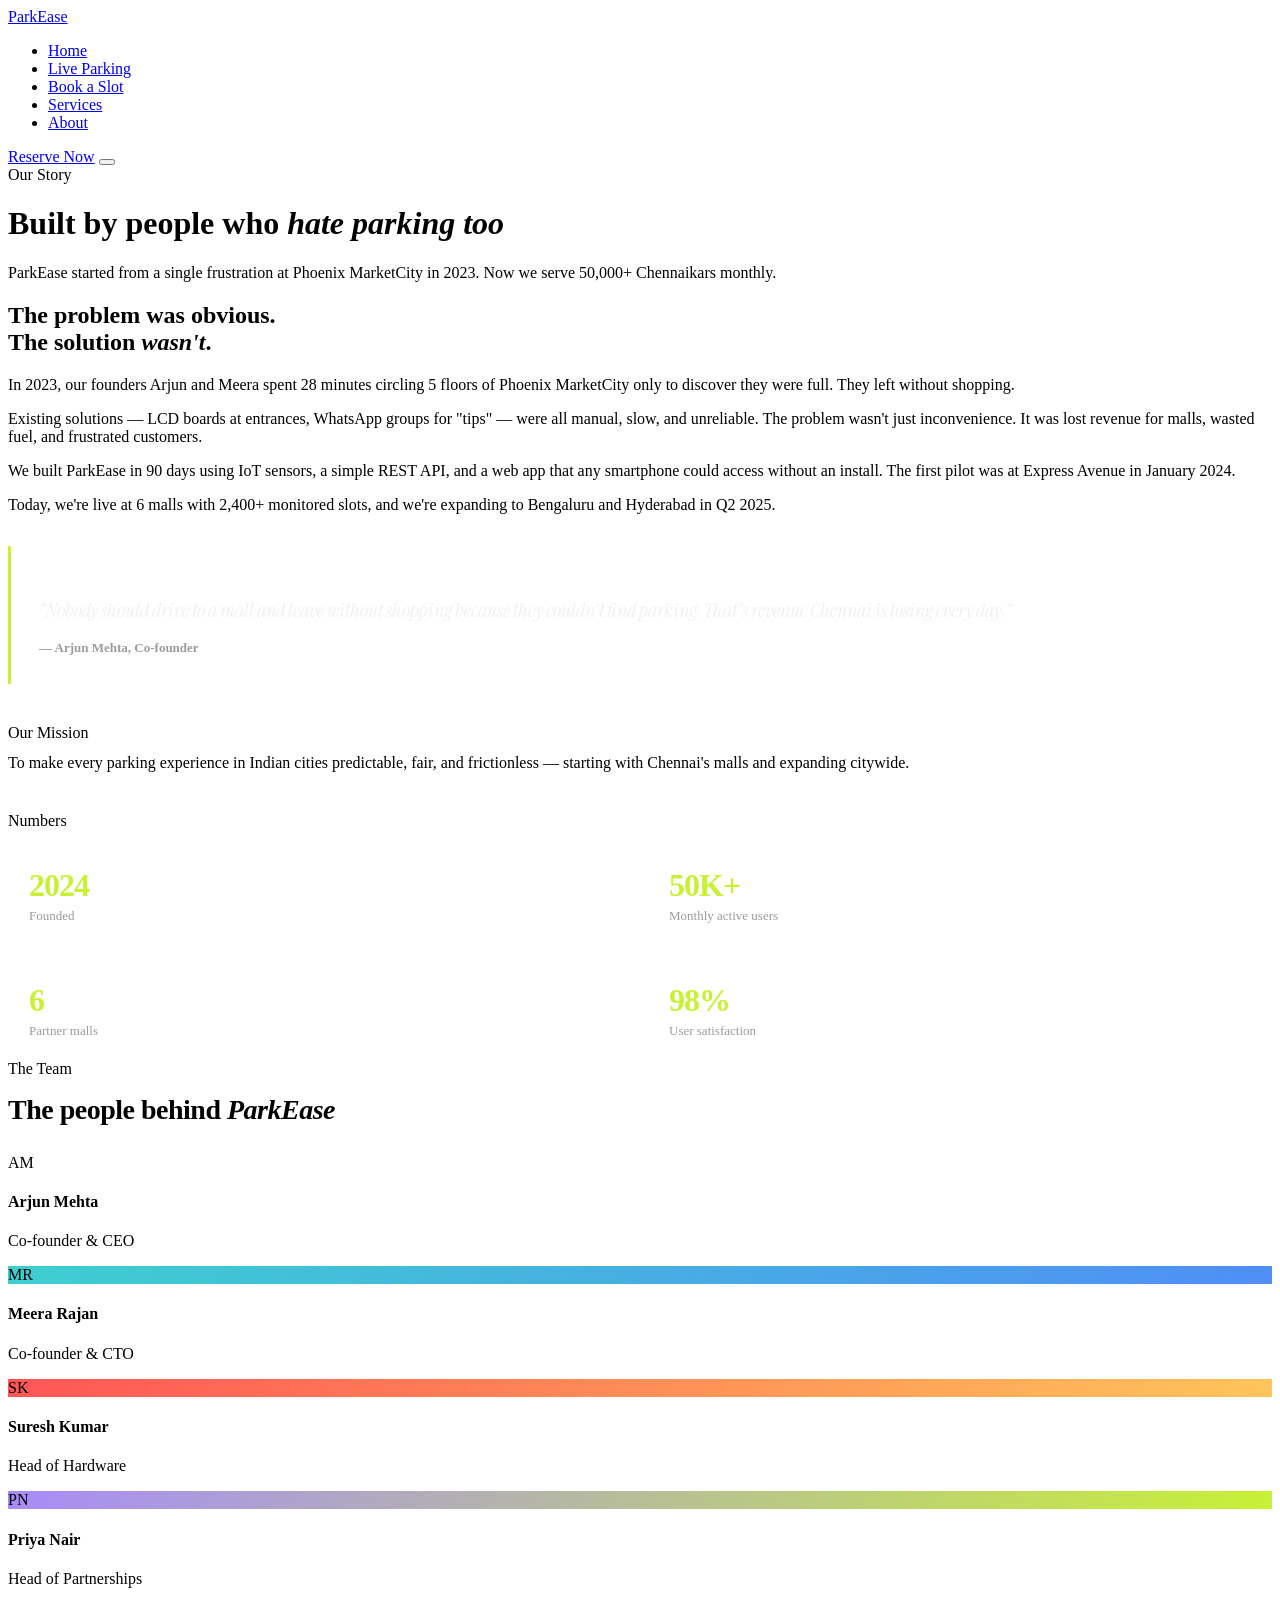
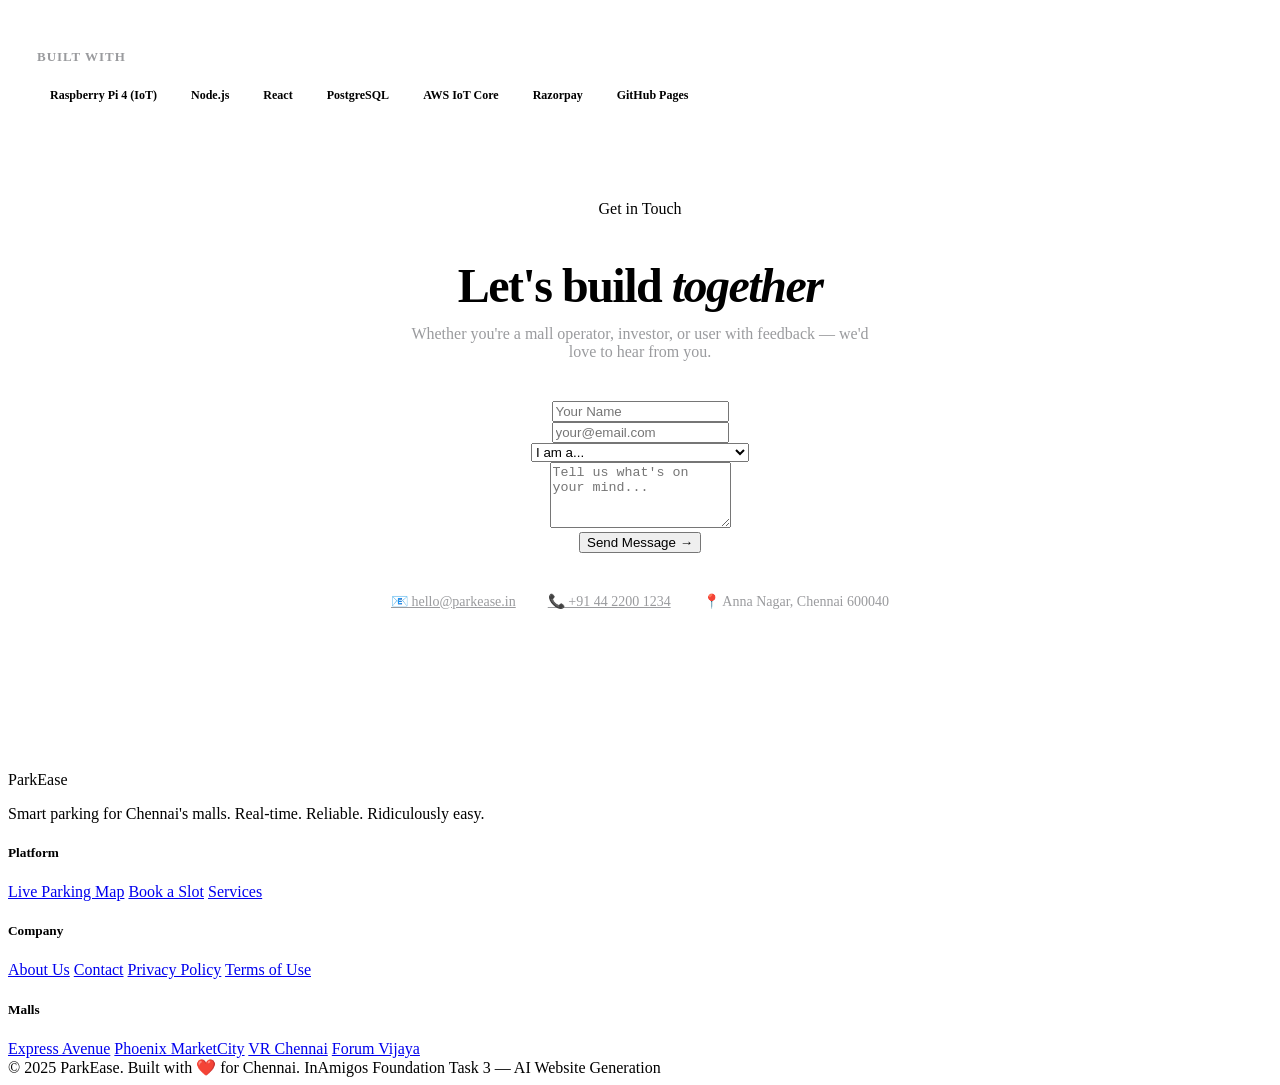
==== about.html @ e3b6586a "Add files via upload" ====
<!DOCTYPE html>
<html lang="en">
<head>
<meta charset="UTF-8">
<meta name="viewport" content="width=device-width, initial-scale=1.0">
<title>About — ParkEase</title>
<link rel="stylesheet" href="../css/style.css">
<link href="https://fonts.googleapis.com/css2?family=Space+Grotesk:wght@300;400;500;600;700&family=Instrument+Serif:ital@0;1&display=swap" rel="stylesheet">
</head>
<body>

<nav class="navbar scrolled" id="navbar">
  <div class="nav-container">
    <a href="../index.html" class="nav-logo"><span class="logo-p">P</span>arkEase</a>
    <ul class="nav-links">
      <li><a href="../index.html">Home</a></li>
      <li><a href="parking.html">Live Parking</a></li>
      <li><a href="book.html">Book a Slot</a></li>
      <li><a href="services.html">Services</a></li>
      <li><a href="about.html" class="active">About</a></li>
    </ul>
    <a href="book.html" class="btn-nav">Reserve Now</a>
    <button class="hamburger" id="hamburger" aria-label="Toggle menu"><span></span><span></span><span></span></button>
  </div>
</nav>

<div class="page-hero">
  <div class="section-label">Our Story</div>
  <h1>Built by people who <em>hate parking too</em></h1>
  <p>ParkEase started from a single frustration at Phoenix MarketCity in 2023. Now we serve 50,000+ Chennaikars monthly.</p>
</div>

<div class="about-layout">
  <div class="about-text">
    <h2>The problem was obvious.<br>The solution <em>wasn't</em>.</h2>
    <p>In 2023, our founders Arjun and Meera spent 28 minutes circling 5 floors of Phoenix MarketCity only to discover they were full. They left without shopping.</p>
    <p>Existing solutions — LCD boards at entrances, WhatsApp groups for "tips" — were all manual, slow, and unreliable. The problem wasn't just inconvenience. It was lost revenue for malls, wasted fuel, and frustrated customers.</p>
    <p>We built ParkEase in 90 days using IoT sensors, a simple REST API, and a web app that any smartphone could access without an install. The first pilot was at Express Avenue in January 2024.</p>
    <p>Today, we're live at 6 malls with 2,400+ monitored slots, and we're expanding to Bengaluru and Hyderabad in Q2 2025.</p>

    <div style="margin-top:32px;padding:28px;background:var(--surface);border-left:3px solid #c8f135;border-radius:0 12px 12px 0;">
      <p style="font-family:'Instrument Serif',serif;font-style:italic;font-size:20px;line-height:1.6;color:#f0f0f0;margin-bottom:12px;">"Nobody should drive to a mall and leave without shopping because they couldn't find parking. That's revenue Chennai is losing every day."</p>
      <span style="font-size:13px;color:#9a9b9e;font-weight:600;">— Arjun Mehta, Co-founder</span>
    </div>

    <div style="margin-top:40px;">
      <div class="section-label">Our Mission</div>
      <p style="margin-top:12px;">To make every parking experience in Indian cities predictable, fair, and frictionless — starting with Chennai's malls and expanding citywide.</p>
    </div>

    <div style="margin-top:40px;">
      <div class="section-label">Numbers</div>
      <div style="display:grid;grid-template-columns:1fr 1fr;gap:16px;margin-top:16px;">
        <div style="background:var(--surface);border:1px solid rgba(255,255,255,0.08);border-radius:12px;padding:20px;">
          <div style="font-size:32px;font-weight:800;color:#c8f135;letter-spacing:-1px;margin-bottom:4px;">2024</div>
          <div style="font-size:13px;color:#9a9b9e;">Founded</div>
        </div>
        <div style="background:var(--surface);border:1px solid rgba(255,255,255,0.08);border-radius:12px;padding:20px;">
          <div style="font-size:32px;font-weight:800;color:#c8f135;letter-spacing:-1px;margin-bottom:4px;">50K+</div>
          <div style="font-size:13px;color:#9a9b9e;">Monthly active users</div>
        </div>
        <div style="background:var(--surface);border:1px solid rgba(255,255,255,0.08);border-radius:12px;padding:20px;">
          <div style="font-size:32px;font-weight:800;color:#c8f135;letter-spacing:-1px;margin-bottom:4px;">6</div>
          <div style="font-size:13px;color:#9a9b9e;">Partner malls</div>
        </div>
        <div style="background:var(--surface);border:1px solid rgba(255,255,255,0.08);border-radius:12px;padding:20px;">
          <div style="font-size:32px;font-weight:800;color:#c8f135;letter-spacing:-1px;margin-bottom:4px;">98%</div>
          <div style="font-size:13px;color:#9a9b9e;">User satisfaction</div>
        </div>
      </div>
    </div>
  </div>

  <!-- Team -->
  <div>
    <div class="section-label">The Team</div>
    <h2 style="font-size:28px;font-weight:700;letter-spacing:-0.5px;margin-bottom:28px;margin-top:16px;">The people behind <em>ParkEase</em></h2>
    <div class="team-grid">
      <div class="team-card">
        <div class="team-avatar">AM</div>
        <h4>Arjun Mehta</h4>
        <p>Co-founder & CEO</p>
      </div>
      <div class="team-card">
        <div class="team-avatar" style="background:linear-gradient(135deg,#3ecfcf,#4f8ef7);">MR</div>
        <h4>Meera Rajan</h4>
        <p>Co-founder & CTO</p>
      </div>
      <div class="team-card">
        <div class="team-avatar" style="background:linear-gradient(135deg,#ff5555,#ffc55a);">SK</div>
        <h4>Suresh Kumar</h4>
        <p>Head of Hardware</p>
      </div>
      <div class="team-card">
        <div class="team-avatar" style="background:linear-gradient(135deg,#a78bfa,#c8f135);">PN</div>
        <h4>Priya Nair</h4>
        <p>Head of Partnerships</p>
      </div>
    </div>

    <!-- Technology Stack -->
    <div style="margin-top:32px;background:var(--surface);border:1px solid rgba(255,255,255,0.08);border-radius:16px;padding:28px;">
      <div style="font-size:13px;font-weight:800;text-transform:uppercase;letter-spacing:1px;color:#9a9b9e;margin-bottom:16px;">Built With</div>
      <div style="display:flex;flex-wrap:wrap;gap:8px;">
        <span style="background:var(--surface2);border:1px solid rgba(255,255,255,0.08);border-radius:6px;padding:6px 12px;font-size:12px;font-weight:600;">Raspberry Pi 4 (IoT)</span>
        <span style="background:var(--surface2);border:1px solid rgba(255,255,255,0.08);border-radius:6px;padding:6px 12px;font-size:12px;font-weight:600;">Node.js</span>
        <span style="background:var(--surface2);border:1px solid rgba(255,255,255,0.08);border-radius:6px;padding:6px 12px;font-size:12px;font-weight:600;">React</span>
        <span style="background:var(--surface2);border:1px solid rgba(255,255,255,0.08);border-radius:6px;padding:6px 12px;font-size:12px;font-weight:600;">PostgreSQL</span>
        <span style="background:var(--surface2);border:1px solid rgba(255,255,255,0.08);border-radius:6px;padding:6px 12px;font-size:12px;font-weight:600;">AWS IoT Core</span>
        <span style="background:var(--surface2);border:1px solid rgba(255,255,255,0.08);border-radius:6px;padding:6px 12px;font-size:12px;font-weight:600;">Razorpay</span>
        <span style="background:var(--surface2);border:1px solid rgba(255,255,255,0.08);border-radius:6px;padding:6px 12px;font-size:12px;font-weight:600;">GitHub Pages</span>
      </div>
    </div>
  </div>
</div>

<!-- Contact Section -->
<div id="contact" style="max-width:1180px;margin:0 auto;padding:0 24px 100px;">
  <div style="background:var(--surface);border:1px solid rgba(255,255,255,0.08);border-radius:24px;padding:60px;text-align:center;">
    <div class="section-label">Get in Touch</div>
    <h2 style="font-size:clamp(28px,4vw,48px);font-weight:700;letter-spacing:-1.5px;margin-bottom:12px;">Let's build <em>together</em></h2>
    <p style="color:#9a9b9e;font-size:16px;max-width:480px;margin:0 auto 40px;">Whether you're a mall operator, investor, or user with feedback — we'd love to hear from you.</p>

    <div style="max-width:520px;margin:0 auto;">
      <div class="form-group">
        <input type="text" id="contactName" placeholder="Your Name" />
      </div>
      <div class="form-group">
        <input type="email" id="contactEmail" placeholder="your@email.com" />
      </div>
      <div class="form-group">
        <select id="contactType">
          <option value="">I am a...</option>
          <option>Mall operator / Property manager</option>
          <option>Investor</option>
          <option>Regular user with feedback</option>
          <option>Press / Media</option>
          <option>Job applicant</option>
        </select>
      </div>
      <div class="form-group">
        <textarea id="contactMsg" rows="4" placeholder="Tell us what's on your mind..." style="resize:vertical;"></textarea>
      </div>
      <button class="btn-submit" onclick="sendContact()">Send Message →</button>
    </div>

    <div style="margin-top:40px;display:flex;justify-content:center;gap:32px;flex-wrap:wrap;">
      <a href="mailto:hello@parkease.in" style="color:#9a9b9e;font-size:14px;display:flex;align-items:center;gap:8px;">📧 hello@parkease.in</a>
      <a href="tel:+914422001234" style="color:#9a9b9e;font-size:14px;display:flex;align-items:center;gap:8px;">📞 +91 44 2200 1234</a>
      <span style="color:#9a9b9e;font-size:14px;display:flex;align-items:center;gap:8px;">📍 Anna Nagar, Chennai 600040</span>
    </div>
  </div>
</div>

<footer class="footer">
  <div class="container">
    <div class="footer-grid">
      <div class="footer-brand">
        <div class="footer-logo"><span class="logo-p">P</span>arkEase</div>
        <p>Smart parking for Chennai's malls. Real-time. Reliable. Ridiculously easy.</p>
      </div>
      <div class="footer-col">
        <h5>Platform</h5>
        <a href="parking.html">Live Parking Map</a>
        <a href="book.html">Book a Slot</a>
        <a href="services.html">Services</a>
      </div>
      <div class="footer-col">
        <h5>Company</h5>
        <a href="about.html">About Us</a>
        <a href="#contact">Contact</a>
        <a href="#">Privacy Policy</a>
        <a href="#">Terms of Use</a>
      </div>
      <div class="footer-col">
        <h5>Malls</h5>
        <a href="#">Express Avenue</a>
        <a href="#">Phoenix MarketCity</a>
        <a href="#">VR Chennai</a>
        <a href="#">Forum Vijaya</a>
      </div>
    </div>
    <div class="footer-bottom">
      <span>© 2025 ParkEase. Built with ❤️ for Chennai.</span>
      <span>InAmigos Foundation Task 3 — AI Website Generation</span>
    </div>
  </div>
</footer>

<script src="../js/main.js"></script>
<script>
function sendContact() {
  const name = document.getElementById('contactName').value.trim();
  const email = document.getElementById('contactEmail').value.trim();
  const msg = document.getElementById('contactMsg').value.trim();
  if (!name || !email || !msg) { alert('Please fill in all fields.'); return; }
  if (window.showToast) showToast('✅', 'Message sent!', 'We\'ll get back to you within 24 hours.');
  document.getElementById('contactName').value = '';
  document.getElementById('contactEmail').value = '';
  document.getElementById('contactMsg').value = '';
  document.getElementById('contactType').value = '';
}
</script>
</body>
</html>
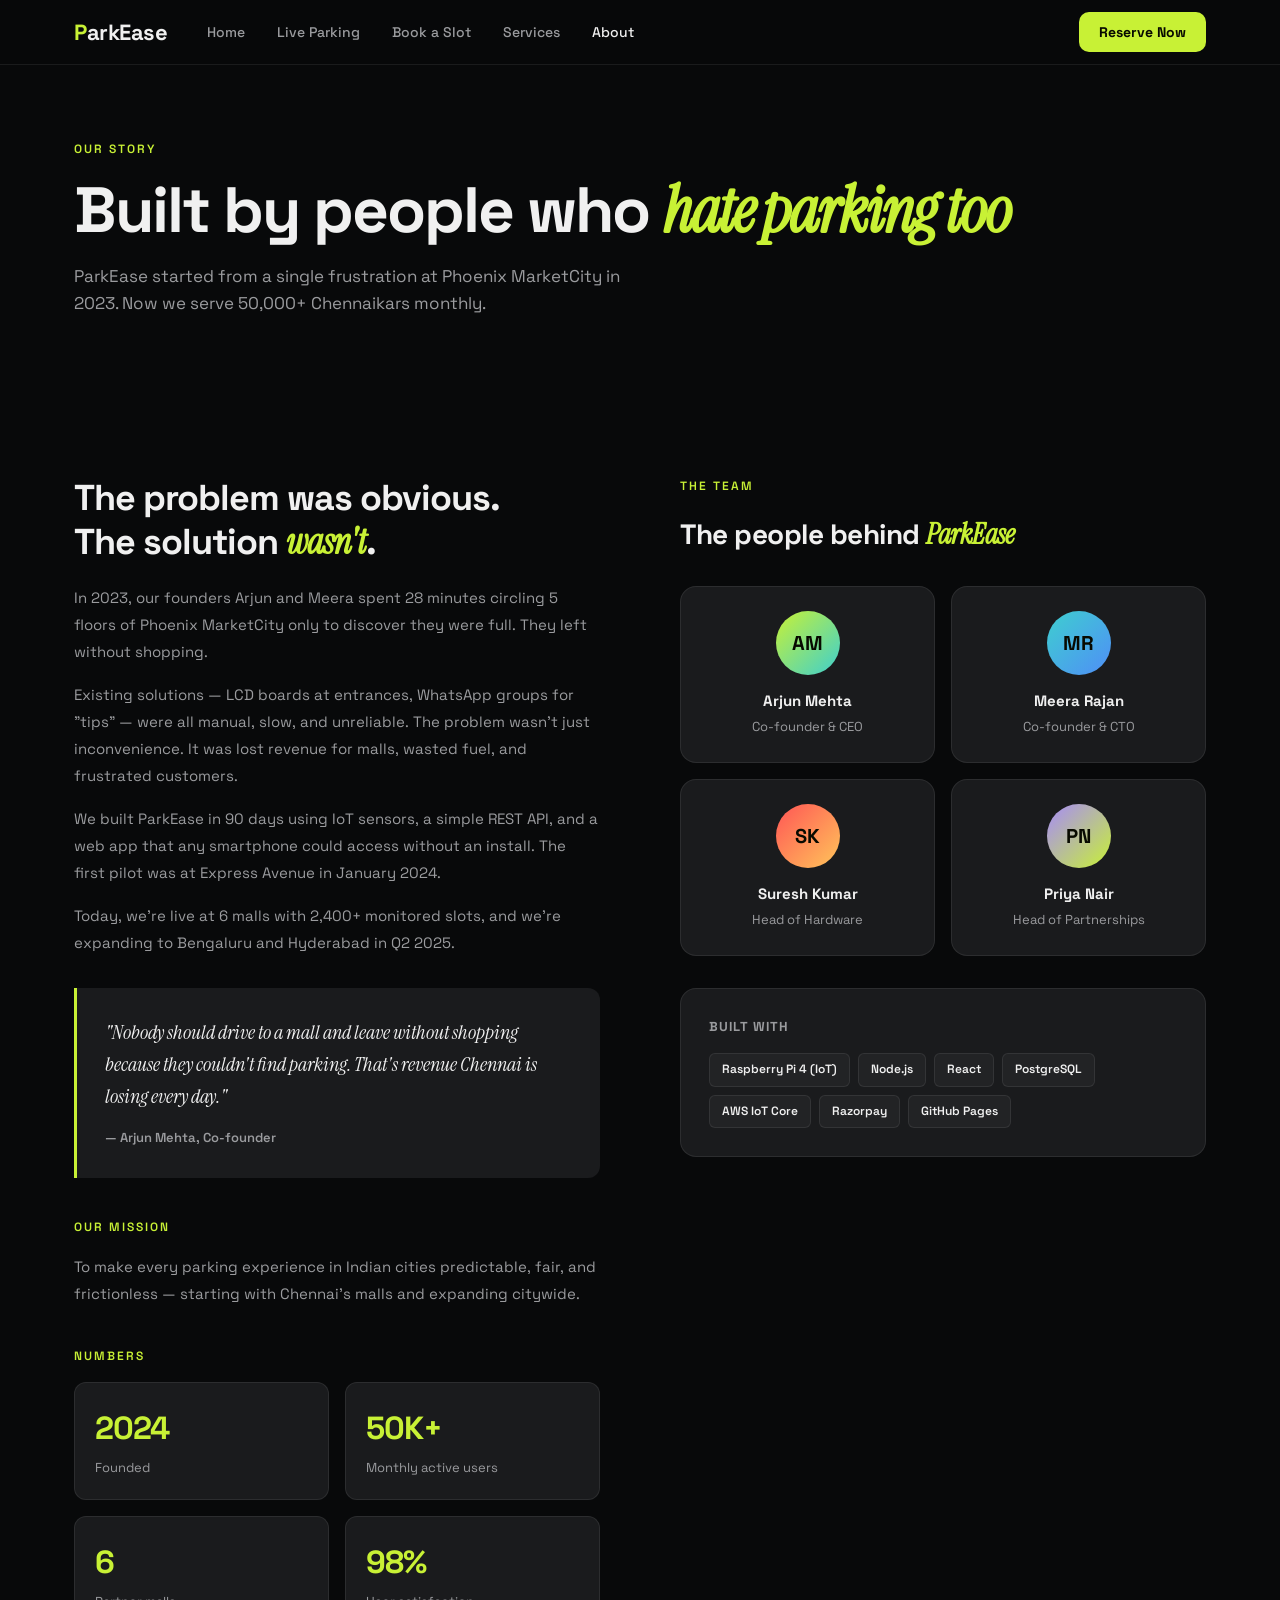
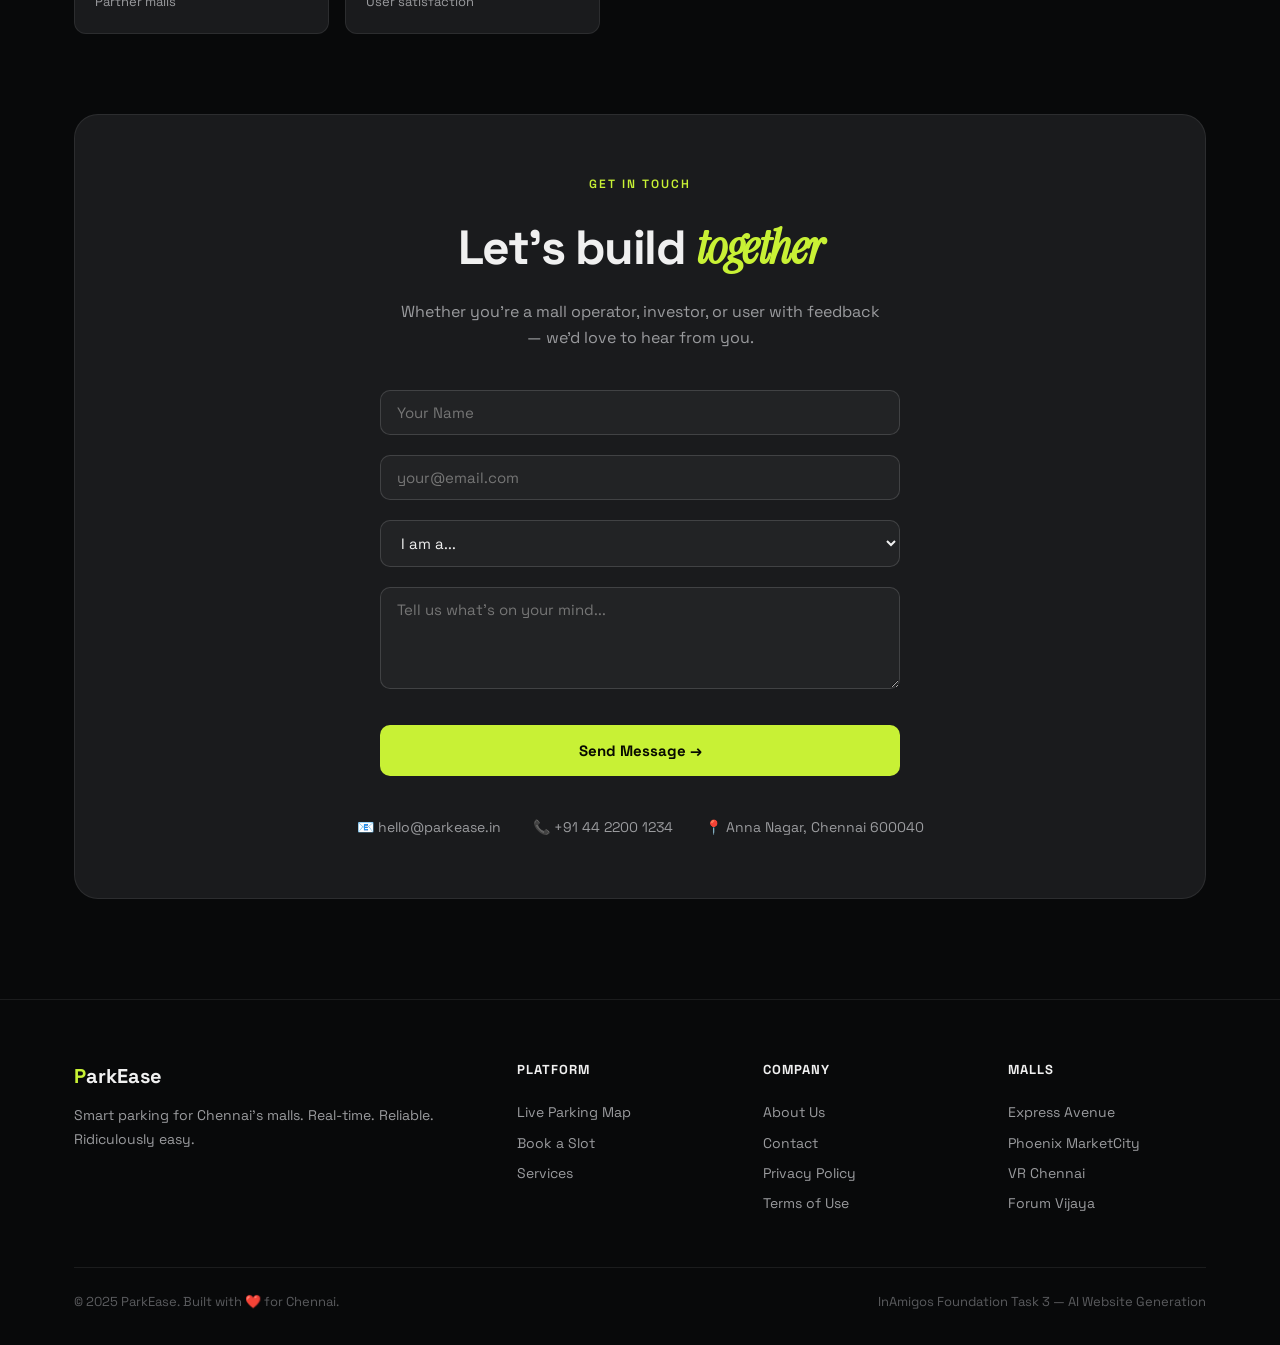
==== commit 5ade7a47: "about.html" ====
--- a/about.html
+++ b/about.html
@@ -4,7 +4,7 @@
 <meta charset="UTF-8">
 <meta name="viewport" content="width=device-width, initial-scale=1.0">
 <title>About — ParkEase</title>
-<link rel="stylesheet" href="../css/style.css">
+<link rel="stylesheet" href="style.css">
 <link href="https://fonts.googleapis.com/css2?family=Space+Grotesk:wght@300;400;500;600;700&family=Instrument+Serif:ital@0;1&display=swap" rel="stylesheet">
 </head>
 <body>
--- a/style.css
+++ b/style.css
@@ -0,0 +1,1162 @@
+/* ===== PARKEASE STYLES ===== */
+@import url('https://fonts.googleapis.com/css2?family=Space+Grotesk:wght@300;400;500;600;700&family=Instrument+Serif:ital@0;1&display=swap');
+
+:root {
+  --bg: #08090a;
+  --bg2: #0f1011;
+  --bg3: #161718;
+  --surface: #1a1b1d;
+  --surface2: #222325;
+  --border: rgba(255,255,255,0.08);
+  --border2: rgba(255,255,255,0.14);
+  --text: #f0f0f0;
+  --text2: #9a9b9e;
+  --text3: #5a5b5e;
+  --accent: #c8f135;
+  --accent2: #a8d020;
+  --blue: #4f8ef7;
+  --red: #ff5555;
+  --yellow: #ffc55a;
+  --green: #5adb8a;
+  --teal: #3ecfcf;
+  --r: 10px;
+  --r2: 16px;
+  --r3: 24px;
+  --font: 'Space Grotesk', sans-serif;
+  --font-serif: 'Instrument Serif', serif;
+}
+
+*, *::before, *::after { box-sizing: border-box; margin: 0; padding: 0; }
+
+html { scroll-behavior: smooth; }
+
+body {
+  font-family: var(--font);
+  background: var(--bg);
+  color: var(--text);
+  overflow-x: hidden;
+  line-height: 1.6;
+}
+
+a { color: inherit; text-decoration: none; }
+ul { list-style: none; }
+
+em {
+  font-family: var(--font-serif);
+  font-style: italic;
+  color: var(--accent);
+}
+
+.container {
+  max-width: 1180px;
+  margin: 0 auto;
+  padding: 0 24px;
+}
+
+/* ===== NAVBAR ===== */
+.navbar {
+  position: fixed;
+  top: 0; left: 0; right: 0;
+  z-index: 100;
+  padding: 16px 0;
+  transition: all 0.3s ease;
+}
+
+.navbar.scrolled {
+  background: rgba(8,9,10,0.95);
+  backdrop-filter: blur(12px);
+  border-bottom: 1px solid var(--border);
+  padding: 12px 0;
+}
+
+.nav-container {
+  max-width: 1180px;
+  margin: 0 auto;
+  padding: 0 24px;
+  display: flex;
+  align-items: center;
+  gap: 40px;
+}
+
+.nav-logo {
+  font-size: 22px;
+  font-weight: 700;
+  letter-spacing: -0.5px;
+  flex-shrink: 0;
+}
+
+.logo-p {
+  color: var(--accent);
+  font-weight: 800;
+}
+
+.nav-links {
+  display: flex;
+  gap: 32px;
+  flex: 1;
+}
+
+.nav-links a {
+  font-size: 14px;
+  color: var(--text2);
+  transition: color 0.2s;
+  font-weight: 500;
+}
+
+.nav-links a:hover,
+.nav-links a.active {
+  color: var(--text);
+}
+
+.btn-nav {
+  background: var(--accent);
+  color: #080a00;
+  font-size: 14px;
+  font-weight: 700;
+  padding: 9px 20px;
+  border-radius: var(--r);
+  transition: all 0.2s;
+  white-space: nowrap;
+  flex-shrink: 0;
+}
+
+.btn-nav:hover { background: var(--accent2); transform: translateY(-1px); }
+
+.hamburger {
+  display: none;
+  flex-direction: column;
+  gap: 5px;
+  background: none;
+  border: none;
+  cursor: pointer;
+  margin-left: auto;
+}
+
+.hamburger span {
+  display: block;
+  width: 22px;
+  height: 2px;
+  background: var(--text);
+  border-radius: 2px;
+  transition: all 0.3s;
+}
+
+/* ===== HERO ===== */
+.hero {
+  min-height: 100vh;
+  display: grid;
+  grid-template-columns: 1fr 1fr;
+  align-items: center;
+  gap: 60px;
+  padding: 120px 24px 80px;
+  max-width: 1180px;
+  margin: 0 auto;
+  position: relative;
+}
+
+.hero-bg {
+  position: fixed;
+  inset: 0;
+  pointer-events: none;
+  z-index: -1;
+  overflow: hidden;
+}
+
+.grid-overlay {
+  position: absolute;
+  inset: 0;
+  background-image: 
+    linear-gradient(var(--border) 1px, transparent 1px),
+    linear-gradient(90deg, var(--border) 1px, transparent 1px);
+  background-size: 60px 60px;
+  opacity: 0.4;
+}
+
+.blob {
+  position: absolute;
+  border-radius: 50%;
+  filter: blur(80px);
+  opacity: 0.12;
+}
+
+.blob-1 {
+  width: 600px;
+  height: 600px;
+  background: var(--accent);
+  top: -200px;
+  right: -100px;
+  animation: blobFloat 8s ease-in-out infinite;
+}
+
+.blob-2 {
+  width: 400px;
+  height: 400px;
+  background: var(--teal);
+  bottom: 100px;
+  left: -100px;
+  animation: blobFloat 10s ease-in-out infinite reverse;
+}
+
+@keyframes blobFloat {
+  0%, 100% { transform: translateY(0) scale(1); }
+  50% { transform: translateY(-30px) scale(1.05); }
+}
+
+.hero-badge {
+  display: inline-flex;
+  align-items: center;
+  gap: 8px;
+  background: rgba(200,241,53,0.1);
+  border: 1px solid rgba(200,241,53,0.2);
+  border-radius: 100px;
+  padding: 6px 14px;
+  font-size: 13px;
+  color: var(--accent);
+  font-weight: 500;
+  margin-bottom: 24px;
+}
+
+.badge-dot {
+  width: 7px;
+  height: 7px;
+  background: var(--green);
+  border-radius: 50%;
+  animation: pulse 2s infinite;
+}
+
+@keyframes pulse {
+  0%, 100% { opacity: 1; transform: scale(1); }
+  50% { opacity: 0.6; transform: scale(1.3); }
+}
+
+.hero-title {
+  font-size: clamp(42px, 5.5vw, 72px);
+  font-weight: 700;
+  line-height: 1.08;
+  letter-spacing: -2px;
+  margin-bottom: 24px;
+}
+
+.hero-sub {
+  font-size: 17px;
+  color: var(--text2);
+  max-width: 460px;
+  margin-bottom: 40px;
+  line-height: 1.7;
+}
+
+.hero-actions {
+  display: flex;
+  gap: 12px;
+  margin-bottom: 56px;
+  flex-wrap: wrap;
+}
+
+.btn-primary {
+  display: inline-flex;
+  align-items: center;
+  gap: 8px;
+  background: var(--accent);
+  color: #080a00;
+  font-weight: 700;
+  font-size: 15px;
+  padding: 14px 28px;
+  border-radius: var(--r);
+  transition: all 0.2s;
+  font-family: var(--font);
+}
+
+.btn-primary:hover { background: var(--accent2); transform: translateY(-2px); }
+.btn-primary .arrow { transition: transform 0.2s; }
+.btn-primary:hover .arrow { transform: translateX(4px); }
+
+.btn-ghost {
+  display: inline-flex;
+  align-items: center;
+  gap: 8px;
+  background: transparent;
+  color: var(--text);
+  font-weight: 600;
+  font-size: 15px;
+  padding: 14px 28px;
+  border-radius: var(--r);
+  border: 1px solid var(--border2);
+  transition: all 0.2s;
+}
+
+.btn-ghost:hover {
+  background: var(--surface);
+  border-color: var(--border2);
+}
+
+.hero-stats {
+  display: flex;
+  align-items: center;
+  gap: 28px;
+}
+
+.stat-num {
+  display: block;
+  font-size: 28px;
+  font-weight: 700;
+  color: var(--text);
+  letter-spacing: -1px;
+}
+
+.stat-label {
+  display: block;
+  font-size: 12px;
+  color: var(--text3);
+  text-transform: uppercase;
+  letter-spacing: 0.8px;
+  margin-top: 2px;
+}
+
+.stat-divider {
+  width: 1px;
+  height: 36px;
+  background: var(--border2);
+}
+
+/* ===== PARKING CARD (HERO VISUAL) ===== */
+.hero-visual {
+  display: flex;
+  justify-content: center;
+  align-items: center;
+}
+
+.parking-card {
+  background: var(--surface);
+  border: 1px solid var(--border2);
+  border-radius: var(--r3);
+  padding: 28px;
+  width: 100%;
+  max-width: 360px;
+  box-shadow: 0 40px 80px rgba(0,0,0,0.5);
+}
+
+.card-header {
+  display: flex;
+  justify-content: space-between;
+  align-items: center;
+  margin-bottom: 20px;
+}
+
+.mall-name { font-weight: 700; font-size: 15px; }
+
+.floor-tag {
+  background: var(--surface2);
+  color: var(--text2);
+  font-size: 12px;
+  padding: 4px 10px;
+  border-radius: 100px;
+}
+
+.slot-grid {
+  display: grid;
+  grid-template-columns: repeat(5, 1fr);
+  gap: 8px;
+  margin-bottom: 20px;
+}
+
+.slot {
+  height: 48px;
+  border-radius: 6px;
+  border: 1px solid var(--border2);
+  cursor: pointer;
+  transition: all 0.2s;
+  position: relative;
+}
+
+.slot::after {
+  content: '';
+  position: absolute;
+  bottom: 4px;
+  left: 50%;
+  transform: translateX(-50%);
+  width: 60%;
+  height: 3px;
+  border-radius: 2px;
+  opacity: 0.7;
+}
+
+.slot.available { background: rgba(90,219,138,0.12); border-color: rgba(90,219,138,0.3); }
+.slot.available::after { background: var(--green); }
+.slot.occupied { background: rgba(255,85,85,0.1); border-color: rgba(255,85,85,0.2); }
+.slot.occupied::after { background: var(--red); }
+.slot.selected { background: rgba(79,142,247,0.2); border-color: var(--blue); box-shadow: 0 0 0 2px rgba(79,142,247,0.3); }
+.slot.selected::after { background: var(--blue); }
+
+.card-legend {
+  display: flex;
+  gap: 16px;
+  margin-bottom: 20px;
+}
+
+.card-legend span {
+  display: flex;
+  align-items: center;
+  gap: 6px;
+  font-size: 12px;
+  color: var(--text2);
+}
+
+.dot {
+  width: 8px;
+  height: 8px;
+  border-radius: 50%;
+  display: inline-block;
+}
+.dot.green { background: var(--green); }
+.dot.red { background: var(--red); }
+.dot.blue { background: var(--blue); }
+
+.card-cta {
+  display: flex;
+  justify-content: space-between;
+  align-items: center;
+  background: var(--surface2);
+  border-radius: var(--r);
+  padding: 12px 16px;
+}
+
+.cta-slot { font-size: 14px; font-weight: 600; }
+
+.btn-confirm {
+  background: var(--accent);
+  color: #080a00;
+  border: none;
+  border-radius: 8px;
+  padding: 8px 16px;
+  font-size: 13px;
+  font-weight: 700;
+  cursor: pointer;
+  transition: all 0.2s;
+  font-family: var(--font);
+}
+.btn-confirm:hover { background: var(--accent2); transform: scale(1.03); }
+
+/* ===== HOW IT WORKS ===== */
+.how-it-works {
+  padding: 100px 0;
+  border-top: 1px solid var(--border);
+}
+
+.section-label {
+  font-size: 12px;
+  text-transform: uppercase;
+  letter-spacing: 2px;
+  color: var(--accent);
+  font-weight: 600;
+  margin-bottom: 16px;
+}
+
+.section-title {
+  font-size: clamp(28px, 3.5vw, 44px);
+  font-weight: 700;
+  line-height: 1.15;
+  letter-spacing: -1px;
+  margin-bottom: 60px;
+}
+
+.steps-grid {
+  display: grid;
+  grid-template-columns: repeat(3, 1fr);
+  gap: 2px;
+  background: var(--border);
+  border-radius: var(--r2);
+  overflow: hidden;
+}
+
+.step-card {
+  background: var(--bg2);
+  padding: 40px 36px;
+  position: relative;
+  transition: background 0.3s;
+}
+
+.step-card:hover { background: var(--surface); }
+
+.step-num {
+  font-size: 64px;
+  font-weight: 800;
+  color: var(--border2);
+  line-height: 1;
+  margin-bottom: 20px;
+  letter-spacing: -3px;
+}
+
+.step-icon {
+  font-size: 32px;
+  margin-bottom: 16px;
+}
+
+.step-card h3 {
+  font-size: 20px;
+  font-weight: 700;
+  margin-bottom: 10px;
+}
+
+.step-card p { color: var(--text2); font-size: 15px; }
+
+/* ===== TICKER ===== */
+.ticker-section {
+  display: flex;
+  align-items: center;
+  background: var(--surface);
+  border-top: 1px solid var(--border);
+  border-bottom: 1px solid var(--border);
+  overflow: hidden;
+  height: 52px;
+}
+
+.ticker-label {
+  flex-shrink: 0;
+  background: var(--accent);
+  color: #080a00;
+  font-size: 11px;
+  font-weight: 800;
+  letter-spacing: 2px;
+  padding: 0 20px;
+  height: 100%;
+  display: flex;
+  align-items: center;
+}
+
+.ticker-wrap {
+  flex: 1;
+  overflow: hidden;
+  position: relative;
+}
+
+.ticker-inner {
+  display: flex;
+  gap: 0;
+  animation: tickerScroll 30s linear infinite;
+  white-space: nowrap;
+  width: fit-content;
+}
+
+@keyframes tickerScroll {
+  0% { transform: translateX(0); }
+  100% { transform: translateX(-50%); }
+}
+
+.tick {
+  display: inline-block;
+  padding: 0 32px;
+  font-size: 13px;
+  font-weight: 500;
+  border-right: 1px solid var(--border2);
+  line-height: 52px;
+}
+
+.tick-green { color: var(--green); }
+.tick-yellow { color: var(--yellow); }
+.tick-red { color: var(--red); }
+
+/* ===== MALLS ===== */
+.malls-section {
+  padding: 100px 0;
+}
+
+.malls-grid {
+  display: grid;
+  grid-template-columns: repeat(4, 1fr);
+  gap: 16px;
+}
+
+.mall-card {
+  background: var(--surface);
+  border: 1px solid var(--border);
+  border-radius: var(--r2);
+  overflow: hidden;
+  transition: all 0.3s;
+}
+
+.mall-card:hover {
+  border-color: var(--border2);
+  transform: translateY(-4px);
+  box-shadow: 0 20px 40px rgba(0,0,0,0.3);
+}
+
+.mall-thumb {
+  height: 120px;
+  display: flex;
+  align-items: center;
+  justify-content: center;
+  position: relative;
+}
+
+.mall-initial {
+  font-size: 36px;
+  font-weight: 800;
+  color: rgba(255,255,255,0.2);
+  letter-spacing: -1px;
+}
+
+.availability-badge {
+  position: absolute;
+  top: 12px;
+  right: 12px;
+  font-size: 12px;
+  font-weight: 700;
+  padding: 4px 10px;
+  border-radius: 100px;
+}
+
+.availability-badge.green { background: rgba(90,219,138,0.2); color: var(--green); }
+.availability-badge.yellow { background: rgba(255,197,90,0.2); color: var(--yellow); }
+.availability-badge.red { background: rgba(255,85,85,0.2); color: var(--red); }
+
+.mall-info { padding: 20px; }
+.mall-info h3 { font-size: 15px; font-weight: 700; margin-bottom: 4px; }
+.mall-info > p { font-size: 13px; color: var(--text2); margin-bottom: 12px; }
+
+.mall-meta {
+  display: flex;
+  gap: 6px;
+  font-size: 12px;
+  color: var(--text3);
+  margin-bottom: 16px;
+  flex-wrap: wrap;
+}
+
+.mall-meta .ev { color: var(--teal); }
+
+.btn-mall {
+  display: block;
+  text-align: center;
+  background: var(--surface2);
+  color: var(--text);
+  border: 1px solid var(--border2);
+  border-radius: var(--r);
+  padding: 9px;
+  font-size: 13px;
+  font-weight: 600;
+  transition: all 0.2s;
+}
+
+.btn-mall:hover { background: var(--accent); color: #080a00; border-color: var(--accent); }
+
+/* ===== FEATURES ===== */
+.features-section {
+  padding: 100px 0;
+  border-top: 1px solid var(--border);
+}
+
+.features-layout {
+  display: grid;
+  grid-template-columns: 1fr 1fr;
+  gap: 80px;
+  align-items: start;
+}
+
+.features-desc {
+  color: var(--text2);
+  font-size: 16px;
+  line-height: 1.75;
+  margin-bottom: 32px;
+}
+
+.features-left .section-title { margin-bottom: 20px; }
+
+.feature-item {
+  display: flex;
+  gap: 16px;
+  padding: 20px 0;
+  border-bottom: 1px solid var(--border);
+}
+
+.feature-item:last-child { border-bottom: none; }
+
+.feature-icon {
+  font-size: 24px;
+  flex-shrink: 0;
+  margin-top: 2px;
+}
+
+.feature-item h4 {
+  font-size: 15px;
+  font-weight: 700;
+  margin-bottom: 4px;
+}
+
+.feature-item p { color: var(--text2); font-size: 14px; }
+
+/* ===== PRICING ===== */
+.pricing-section {
+  padding: 100px 0;
+}
+
+.pricing-grid {
+  display: grid;
+  grid-template-columns: repeat(3, 1fr);
+  gap: 16px;
+}
+
+.price-card {
+  background: var(--surface);
+  border: 1px solid var(--border);
+  border-radius: var(--r2);
+  padding: 36px 32px;
+  transition: all 0.3s;
+  position: relative;
+}
+
+.price-card:hover { border-color: var(--border2); }
+
+.price-card.featured {
+  border-color: var(--accent);
+  background: rgba(200,241,53,0.04);
+}
+
+.price-badge {
+  position: absolute;
+  top: -1px;
+  left: 50%;
+  transform: translateX(-50%);
+  background: var(--accent);
+  color: #080a00;
+  font-size: 11px;
+  font-weight: 800;
+  padding: 4px 14px;
+  border-radius: 0 0 8px 8px;
+  letter-spacing: 0.5px;
+}
+
+.price-type { font-size: 14px; color: var(--text2); margin-bottom: 12px; font-weight: 600; text-transform: uppercase; letter-spacing: 1px; }
+
+.price-val {
+  font-size: 48px;
+  font-weight: 800;
+  letter-spacing: -2px;
+  margin-bottom: 28px;
+  color: var(--text);
+}
+
+.price-val span { font-size: 18px; font-weight: 400; color: var(--text2); letter-spacing: 0; }
+
+.price-card ul { margin-bottom: 32px; }
+.price-card li { color: var(--text2); font-size: 14px; padding: 6px 0; }
+
+.btn-price {
+  display: block;
+  text-align: center;
+  background: var(--surface2);
+  color: var(--text);
+  border: 1px solid var(--border2);
+  border-radius: var(--r);
+  padding: 12px;
+  font-size: 14px;
+  font-weight: 700;
+  transition: all 0.2s;
+}
+
+.btn-price:hover { border-color: var(--accent); color: var(--accent); }
+
+.featured-btn {
+  background: var(--accent) !important;
+  color: #080a00 !important;
+  border-color: var(--accent) !important;
+}
+
+.featured-btn:hover { background: var(--accent2) !important; }
+
+/* ===== TESTIMONIALS ===== */
+.testimonials {
+  padding: 100px 0;
+  border-top: 1px solid var(--border);
+}
+
+.review-grid {
+  display: grid;
+  grid-template-columns: repeat(3, 1fr);
+  gap: 16px;
+}
+
+.review-card {
+  background: var(--surface);
+  border: 1px solid var(--border);
+  border-radius: var(--r2);
+  padding: 28px;
+}
+
+.stars { color: var(--yellow); font-size: 16px; margin-bottom: 14px; }
+
+.review-card p { color: var(--text2); font-size: 14px; line-height: 1.75; margin-bottom: 24px; }
+
+.reviewer { display: flex; align-items: center; gap: 12px; }
+
+.avatar {
+  width: 40px;
+  height: 40px;
+  border-radius: 50%;
+  background: var(--surface2);
+  display: flex;
+  align-items: center;
+  justify-content: center;
+  font-size: 12px;
+  font-weight: 700;
+  color: var(--text2);
+  flex-shrink: 0;
+}
+
+.reviewer strong { display: block; font-size: 14px; }
+.reviewer span { font-size: 12px; color: var(--text3); }
+
+/* ===== CTA BANNER ===== */
+.cta-banner {
+  padding: 100px 0;
+  text-align: center;
+  background: radial-gradient(ellipse at 50% 0, rgba(200,241,53,0.08) 0%, transparent 70%);
+  border-top: 1px solid var(--border);
+}
+
+.cta-banner h2 { font-size: clamp(32px, 4vw, 52px); font-weight: 700; letter-spacing: -1.5px; margin-bottom: 16px; }
+.cta-banner p { color: var(--text2); font-size: 17px; margin-bottom: 40px; }
+
+.cta-actions { display: flex; gap: 12px; justify-content: center; flex-wrap: wrap; }
+
+.btn-ghost-white {
+  display: inline-flex;
+  align-items: center;
+  gap: 8px;
+  color: var(--text);
+  font-weight: 600;
+  font-size: 15px;
+  padding: 14px 28px;
+  border: 1px solid var(--border2);
+  border-radius: var(--r);
+  transition: all 0.2s;
+}
+
+.btn-ghost-white:hover { background: var(--surface); }
+
+/* ===== FOOTER ===== */
+.footer {
+  border-top: 1px solid var(--border);
+  padding: 60px 0 32px;
+}
+
+.footer-grid {
+  display: grid;
+  grid-template-columns: 2fr 1fr 1fr 1fr;
+  gap: 48px;
+  margin-bottom: 48px;
+}
+
+.footer-logo {
+  font-size: 20px;
+  font-weight: 700;
+  margin-bottom: 12px;
+}
+
+.footer-brand p { color: var(--text2); font-size: 14px; line-height: 1.7; margin-bottom: 20px; }
+
+.social-links { display: flex; gap: 12px; }
+.social-links a { 
+  width: 36px; height: 36px;
+  border: 1px solid var(--border2);
+  border-radius: var(--r);
+  display: flex; align-items: center; justify-content: center;
+  font-size: 14px; font-weight: 700;
+  transition: all 0.2s;
+}
+.social-links a:hover { border-color: var(--accent); color: var(--accent); }
+
+.footer-col h5 { font-size: 13px; font-weight: 700; text-transform: uppercase; letter-spacing: 1px; color: var(--text); margin-bottom: 16px; }
+.footer-col a { display: block; font-size: 14px; color: var(--text2); padding: 4px 0; transition: color 0.2s; }
+.footer-col a:hover { color: var(--text); }
+
+.footer-bottom {
+  border-top: 1px solid var(--border);
+  padding-top: 24px;
+  display: flex;
+  justify-content: space-between;
+  font-size: 13px;
+  color: var(--text3);
+  flex-wrap: wrap;
+  gap: 8px;
+}
+
+/* ===== PAGE HERO (inner pages) ===== */
+.page-hero {
+  padding: 140px 24px 80px;
+  max-width: 1180px;
+  margin: 0 auto;
+}
+
+.page-hero h1 {
+  font-size: clamp(36px, 5vw, 64px);
+  font-weight: 700;
+  letter-spacing: -2px;
+  line-height: 1.1;
+  margin-bottom: 16px;
+}
+
+.page-hero p { font-size: 17px; color: var(--text2); max-width: 560px; }
+
+/* ===== FORM STYLES ===== */
+.form-card {
+  background: var(--surface);
+  border: 1px solid var(--border);
+  border-radius: var(--r2);
+  padding: 36px;
+}
+
+.form-section { padding: 80px 24px; max-width: 1180px; margin: 0 auto; }
+
+.form-grid { display: grid; grid-template-columns: 1fr 1fr; gap: 48px; align-items: start; }
+
+.form-group { margin-bottom: 20px; }
+.form-group label { display: block; font-size: 13px; font-weight: 600; color: var(--text2); margin-bottom: 8px; text-transform: uppercase; letter-spacing: 0.8px; }
+
+.form-group input,
+.form-group select,
+.form-group textarea {
+  width: 100%;
+  background: var(--surface2);
+  border: 1px solid var(--border2);
+  border-radius: var(--r);
+  padding: 12px 16px;
+  color: var(--text);
+  font-size: 15px;
+  font-family: var(--font);
+  transition: border-color 0.2s;
+  outline: none;
+}
+
+.form-group input:focus,
+.form-group select:focus,
+.form-group textarea:focus {
+  border-color: var(--accent);
+}
+
+.form-group select option { background: var(--surface2); }
+
+.form-row { display: grid; grid-template-columns: 1fr 1fr; gap: 16px; }
+
+.btn-submit {
+  width: 100%;
+  background: var(--accent);
+  color: #080a00;
+  border: none;
+  border-radius: var(--r);
+  padding: 16px;
+  font-size: 15px;
+  font-weight: 800;
+  cursor: pointer;
+  font-family: var(--font);
+  transition: all 0.2s;
+  margin-top: 8px;
+}
+
+.btn-submit:hover { background: var(--accent2); }
+
+/* ===== PARKING MAP ===== */
+.floor-tabs {
+  display: flex;
+  gap: 2px;
+  background: var(--surface);
+  border: 1px solid var(--border);
+  border-radius: var(--r2);
+  padding: 6px;
+  margin-bottom: 24px;
+  width: fit-content;
+}
+
+.floor-tab {
+  background: none;
+  border: none;
+  padding: 8px 20px;
+  border-radius: 8px;
+  color: var(--text2);
+  font-size: 14px;
+  font-weight: 600;
+  cursor: pointer;
+  font-family: var(--font);
+  transition: all 0.2s;
+}
+
+.floor-tab.active {
+  background: var(--accent);
+  color: #080a00;
+}
+
+.parking-map-grid {
+  display: grid;
+  grid-template-columns: repeat(10, 1fr);
+  gap: 8px;
+  background: var(--surface);
+  border: 1px solid var(--border);
+  border-radius: var(--r2);
+  padding: 28px;
+  margin-bottom: 24px;
+}
+
+.map-slot {
+  height: 56px;
+  border-radius: 6px;
+  border: 1px solid var(--border2);
+  cursor: pointer;
+  transition: all 0.2s;
+  display: flex;
+  align-items: flex-end;
+  justify-content: center;
+  padding-bottom: 6px;
+  font-size: 9px;
+  font-weight: 700;
+  position: relative;
+}
+
+.map-slot::before {
+  content: '';
+  position: absolute;
+  inset: 4px;
+  border-radius: 4px;
+  opacity: 0.15;
+}
+
+.map-slot.avail { background: rgba(90,219,138,0.1); border-color: rgba(90,219,138,0.25); color: var(--green); }
+.map-slot.avail::before { background: var(--green); }
+.map-slot.occup { background: rgba(255,85,85,0.08); border-color: rgba(255,85,85,0.15); color: var(--red); cursor: not-allowed; }
+.map-slot.occup::before { background: var(--red); }
+.map-slot.evslot { background: rgba(62,207,207,0.1); border-color: rgba(62,207,207,0.25); color: var(--teal); }
+.map-slot.evslot::before { background: var(--teal); }
+.map-slot.reserved { background: rgba(79,142,247,0.1); border-color: rgba(79,142,247,0.3); color: var(--blue); }
+.map-slot.reserved::before { background: var(--blue); }
+
+.map-slot:not(.occup):hover {
+  transform: scale(1.05);
+  box-shadow: 0 4px 12px rgba(0,0,0,0.3);
+}
+
+/* ===== STATS STRIP ===== */
+.stats-strip {
+  display: grid;
+  grid-template-columns: repeat(4, 1fr);
+  gap: 2px;
+  background: var(--border);
+  border-radius: var(--r2);
+  overflow: hidden;
+  margin-bottom: 60px;
+}
+
+.stats-strip-item {
+  background: var(--surface);
+  padding: 28px 24px;
+  text-align: center;
+}
+
+.strip-num { font-size: 36px; font-weight: 800; color: var(--accent); display: block; letter-spacing: -1.5px; }
+.strip-label { font-size: 13px; color: var(--text2); margin-top: 4px; }
+
+/* ===== SERVICES ===== */
+.services-grid {
+  display: grid;
+  grid-template-columns: repeat(3, 1fr);
+  gap: 16px;
+  margin-top: 20px;
+}
+
+.service-card {
+  background: var(--surface);
+  border: 1px solid var(--border);
+  border-radius: var(--r2);
+  padding: 32px;
+  transition: all 0.3s;
+}
+
+.service-card:hover { border-color: var(--border2); transform: translateY(-4px); }
+
+.service-icon { font-size: 36px; margin-bottom: 16px; }
+.service-card h3 { font-size: 18px; font-weight: 700; margin-bottom: 10px; }
+.service-card p { color: var(--text2); font-size: 14px; line-height: 1.7; }
+
+/* ===== ABOUT ===== */
+.about-layout { display: grid; grid-template-columns: 1fr 1fr; gap: 80px; padding: 80px 24px; max-width: 1180px; margin: 0 auto; }
+
+.about-text h2 { font-size: 36px; font-weight: 700; letter-spacing: -1px; margin-bottom: 20px; line-height: 1.2; }
+.about-text p { color: var(--text2); font-size: 15px; line-height: 1.8; margin-bottom: 16px; }
+
+.team-grid { display: grid; grid-template-columns: 1fr 1fr; gap: 16px; }
+
+.team-card {
+  background: var(--surface);
+  border: 1px solid var(--border);
+  border-radius: var(--r2);
+  padding: 24px;
+  text-align: center;
+}
+
+.team-avatar {
+  width: 64px; height: 64px;
+  border-radius: 50%;
+  background: linear-gradient(135deg, var(--accent), var(--teal));
+  display: flex; align-items: center; justify-content: center;
+  font-size: 20px; font-weight: 800; color: #080a00;
+  margin: 0 auto 14px;
+}
+
+.team-card h4 { font-size: 15px; font-weight: 700; margin-bottom: 4px; }
+.team-card p { font-size: 13px; color: var(--text2); }
+
+/* ===== MODAL / TOAST ===== */
+.toast {
+  position: fixed;
+  bottom: 32px;
+  right: 32px;
+  background: var(--surface);
+  border: 1px solid var(--accent);
+  border-radius: var(--r2);
+  padding: 20px 24px;
+  display: flex;
+  align-items: center;
+  gap: 12px;
+  font-size: 14px;
+  z-index: 1000;
+  transform: translateY(100px);
+  opacity: 0;
+  transition: all 0.4s cubic-bezier(0.34, 1.56, 0.64, 1);
+  max-width: 340px;
+  box-shadow: 0 20px 40px rgba(0,0,0,0.4);
+}
+
+.toast.show { transform: translateY(0); opacity: 1; }
+
+.toast-icon { font-size: 20px; flex-shrink: 0; }
+
+.toast strong { display: block; margin-bottom: 2px; }
+.toast span { color: var(--text2); font-size: 13px; }
+
+/* ===== RESPONSIVE ===== */
+@media (max-width: 1024px) {
+  .hero { grid-template-columns: 1fr; text-align: center; }
+  .hero-visual { display: none; }
+  .hero-stats { justify-content: center; }
+  .hero-actions { justify-content: center; }
+  .hero-sub { margin-left: auto; margin-right: auto; }
+  .malls-grid { grid-template-columns: repeat(2, 1fr); }
+  .features-layout { grid-template-columns: 1fr; gap: 40px; }
+  .footer-grid { grid-template-columns: 1fr 1fr; }
+  .about-layout { grid-template-columns: 1fr; }
+  .parking-map-grid { grid-template-columns: repeat(6, 1fr); }
+}
+
+@media (max-width: 768px) {
+  .nav-links, .btn-nav { display: none; }
+  .hamburger { display: flex; }
+  .steps-grid { grid-template-columns: 1fr; }
+  .pricing-grid { grid-template-columns: 1fr; }
+  .review-grid { grid-template-columns: 1fr; }
+  .malls-grid { grid-template-columns: 1fr; }
+  .services-grid { grid-template-columns: 1fr; }
+  .stats-strip { grid-template-columns: repeat(2, 1fr); }
+  .form-grid { grid-template-columns: 1fr; }
+  .form-row { grid-template-columns: 1fr; }
+  .footer-grid { grid-template-columns: 1fr; }
+  .parking-map-grid { grid-template-columns: repeat(4, 1fr); }
+  .pricing-grid { grid-template-columns: 1fr; gap: 12px; }
+  .team-grid { grid-template-columns: 1fr; }
+}
